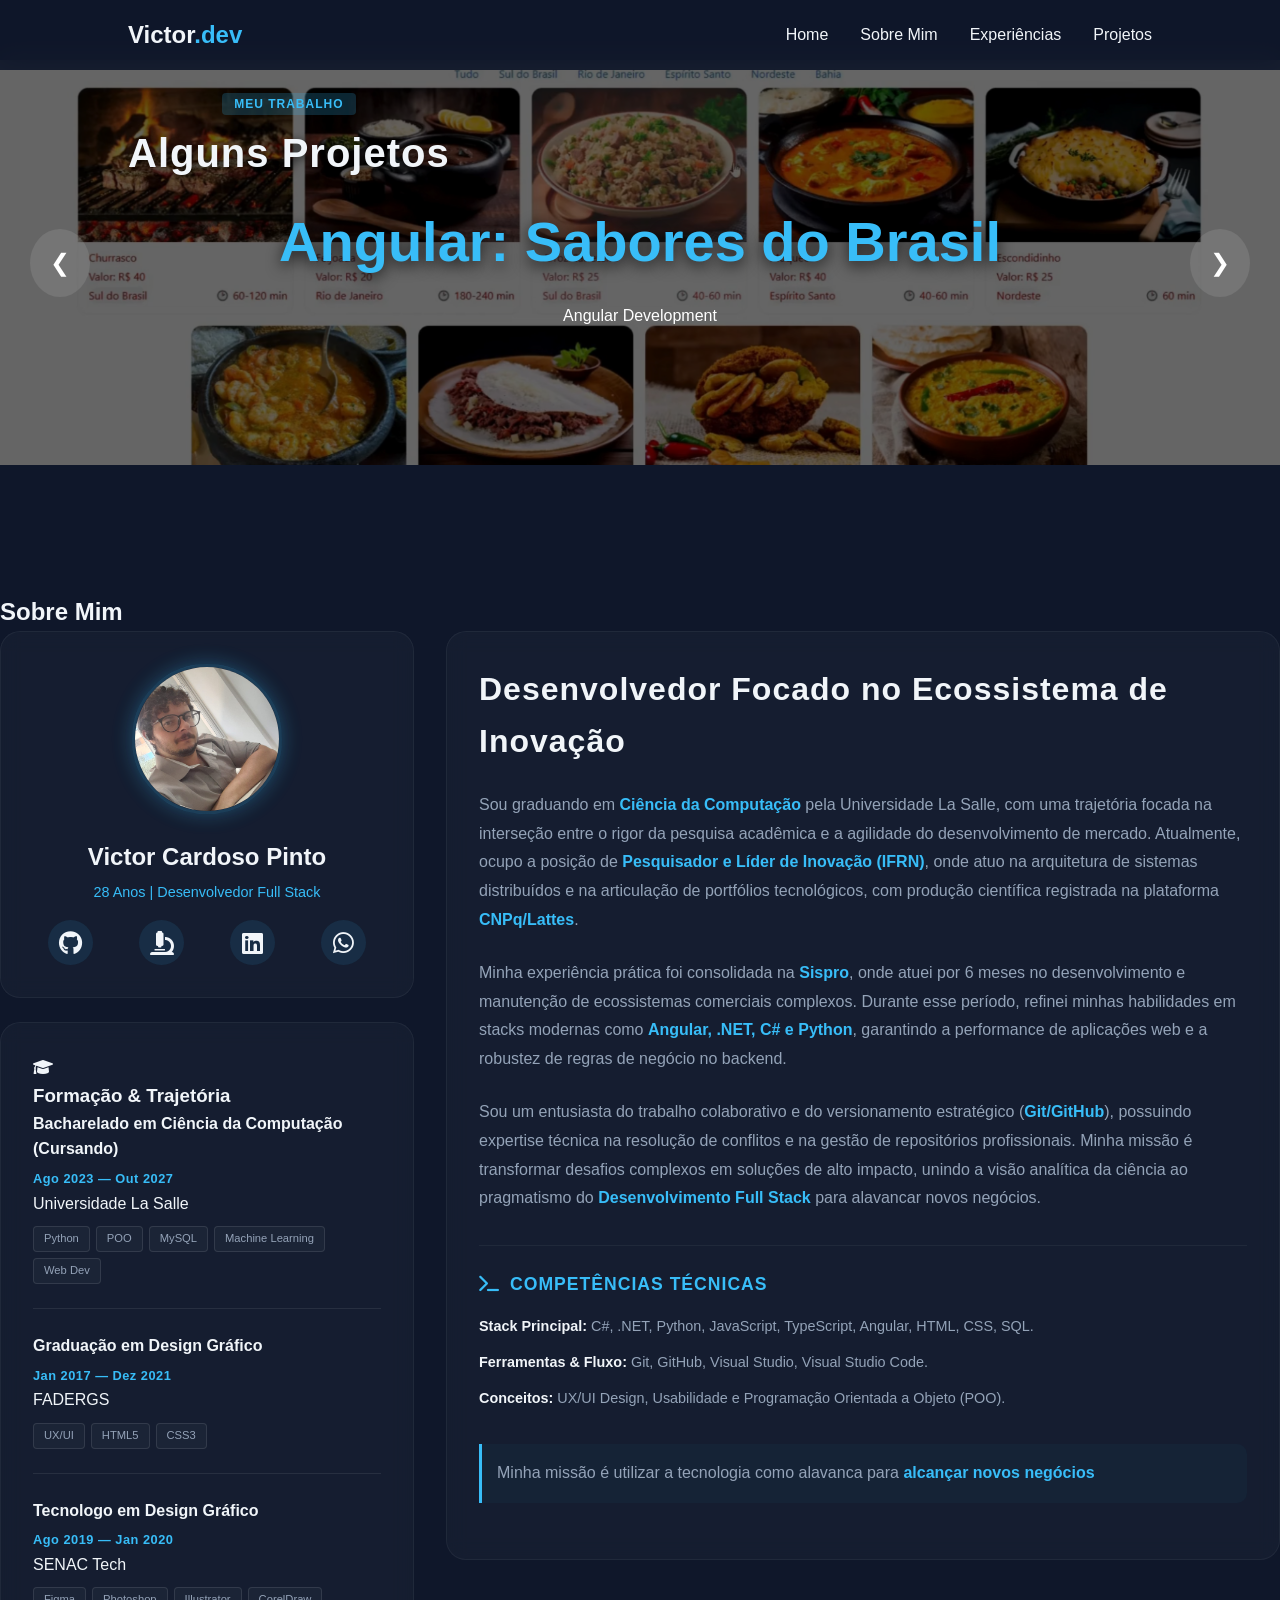
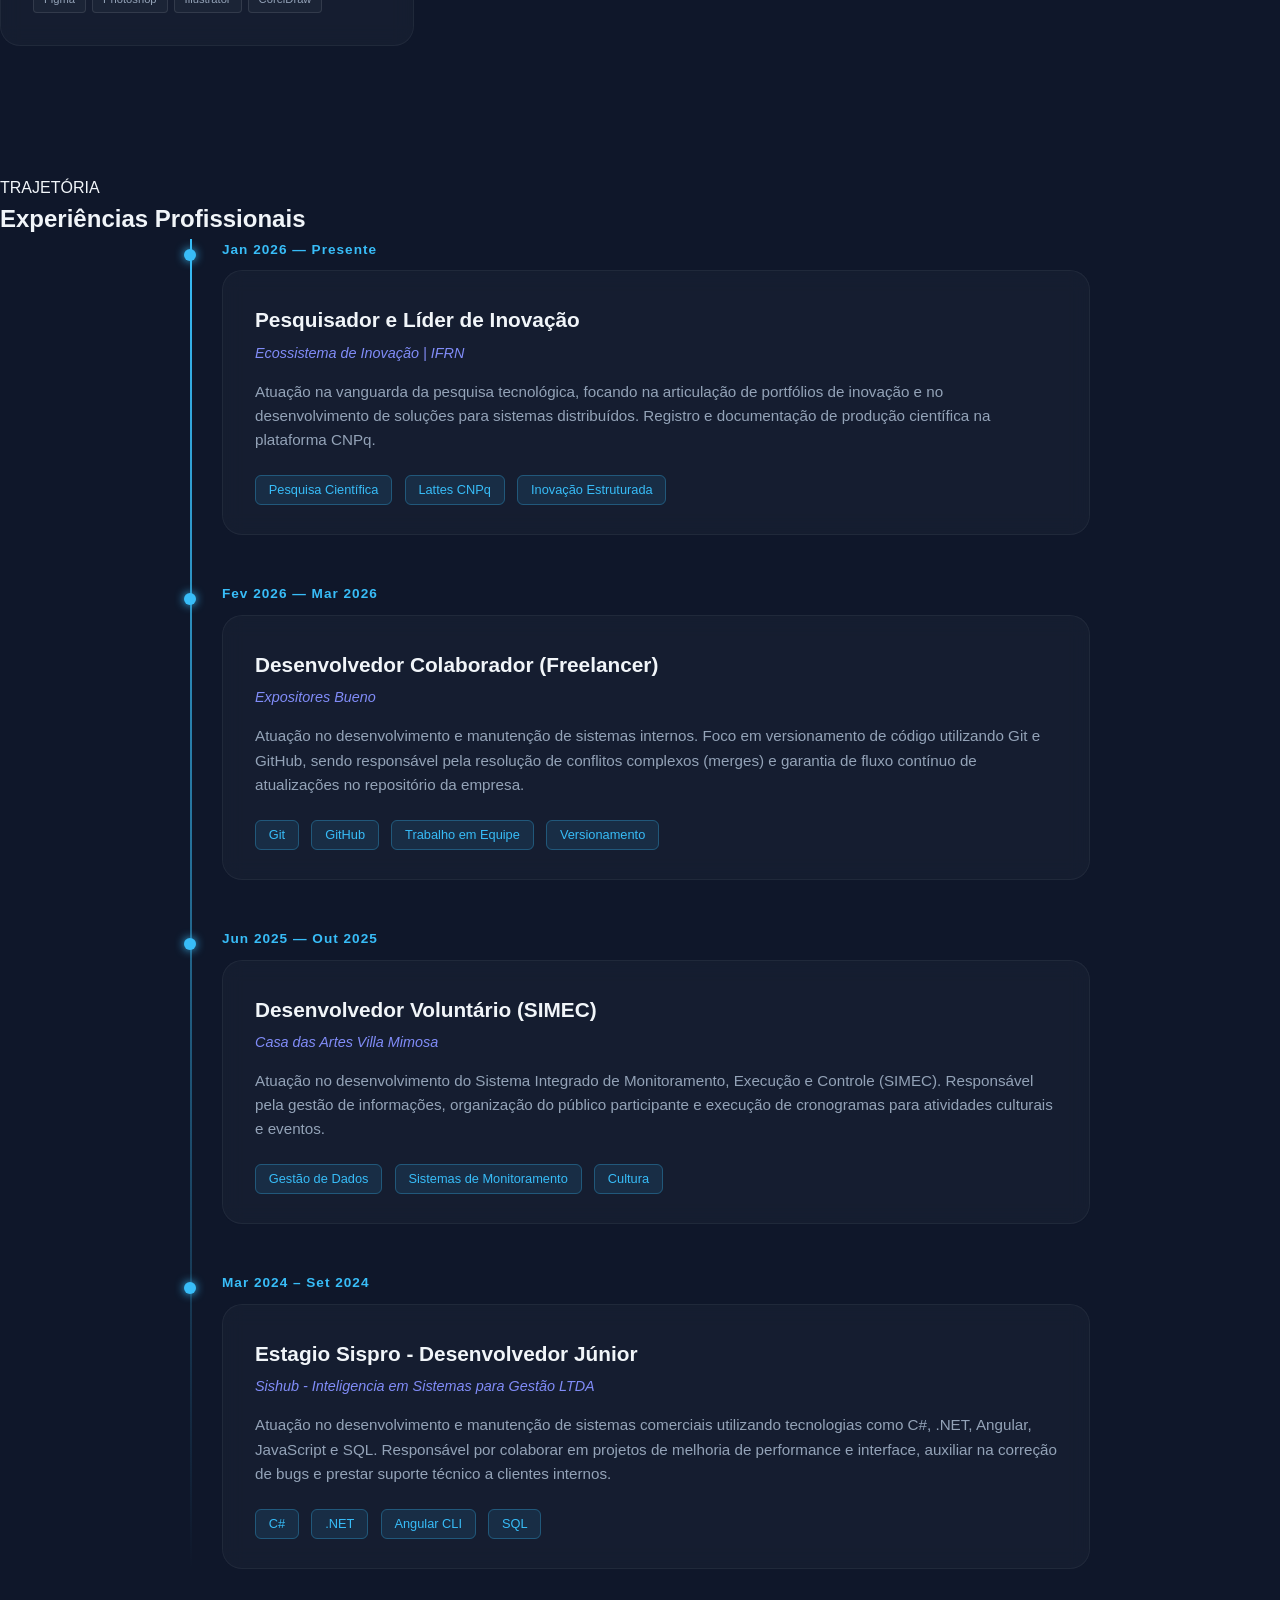
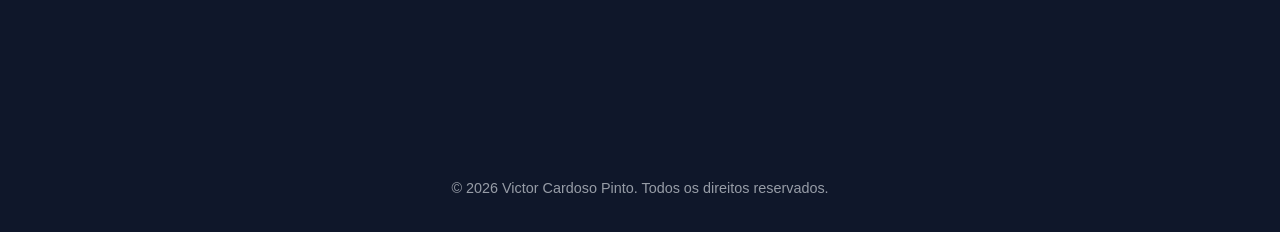
==== docs/index.html @ f1316692 "first commit" ====
<!DOCTYPE html>
<html lang="pt-br">

<head>
    <!-- Metadados essenciais -->
    <meta charset="UTF-8">
    <meta name="viewport" content="width=device-width, initial-scale=1.0">
    <title>Victor | Dev & Distributed Systems</title>

    <!-- Arquivo CSS local -->
    <link rel="stylesheet" href="index.css">

    <!-- Biblioteca de ícones Font Awesome -->
    <link rel="stylesheet" href="https://cdnjs.cloudflare.com/ajax/libs/font-awesome/6.0.0/css/all.min.css">
</head>

<body>
    <!-- Cabeçalho fixo com menu de navegação -->
    <header>
        <nav>
            <div class="logo">Victor<span>.dev</span></div>
            <ul class="nav-links">
                <li><a href="#home">Home</a></li>
                <li><a href="#about">Sobre Mim</a></li>
                <li><a href="#experience">Experiências</a></li>
                <li><a href="./Projetos/projetos.html">Projetos</a></li>
            </ul>
        </nav>
    </header>

    <!-- Seção Hero com carrossel de slides -->
    <section id="home" class="hero">
        <div class="carousel-title-overlay">
            <span class="badge">MEU TRABALHO</span>
            <h2 class="main-title">Alguns Projetos</h2>
        </div>
        <div class="carousel-container">
            <!-- Slide ativo inicial -->
            <a href="./Projetos/projetos.html" class="carousel-item active">
                <img src="./assets/food_store_1.png" alt="Food Store">
                <div class="carousel-caption">
                    <h1>Angular: Sabores do Brasil</h1>
                    <p>Angular Development</p>
                </div>
            </a>

            <!-- Segundo slide do carrossel -->
            <a href="./Projetos/projetos.html" class="carousel-item">
                <img src="./assets/liricostudio.png" alt="Desenvolvimento Flutter">
                <div class="carousel-caption">
                    <h1>Lírico Estúdio</h1>
                    <p>Web Development</p>
                </div>
            </a>

            <!-- Controles manuais do carrossel -->
            <button class="prev" onclick="changeSlide(-1)">&#10094;</button>
            <button class="next" onclick="changeSlide(1)">&#10095;</button>
        </div>
    </section>

    <section id="about" class="about container">
        <div class="section-header">
            <h2 class="main-title">Sobre Mim</h2>
        </div>

        <div class="about-wrapper" id="about">
            <aside class="about-aside">
                <div class="profile-card card-style">
                    <img src="./assets/foto de perfil.jpeg" alt="Victor Pinto" class="profile-photo">

                    <div class="profile-details">
                        <h3>Victor Cardoso Pinto</h3>
                        <p>28 Anos | Desenvolvedor Full Stack</p>
                    </div>

                    <div class="aside-links social-links">
                        <a href="https://github.com/VictorCardosoPDev" target="_blank"><i class="fab fa-github"></i></a>
                        <a href="http://lattes.cnpq.br/0878650862421753" target="_blank" title="Currículo Lattes"><i class="fas fa-microscope"></i></a>
                        <a href="https://www.linkedin.com/in/victor-cardoso-48a8a4217/" target="_blank"><i class="fab fa-linkedin"></i></a>
                        <a href="https://wa.me/5551983330666" target="_blank"><i class="fab fa-whatsapp"></i></a>
                    </div>
                </div>

                <div class="education-card card-style">
                    <div class="education-header">
                        <i class="fas fa-graduation-cap education-icon"></i>
                        <h3>Formação & Trajetória</h3>
                    </div>

                    <div class="education-item">
                        <div class="edu-main-info">
                            <strong>Bacharelado em Ciência da Computação (Cursando)</strong>
                            <span class="dates">Ago 2023 — Out 2027</span>
                        </div>
                        <p class="institution">Universidade La Salle</p>
                        <div class="edu-tags">
                            <span>Python</span> <span>POO</span> <span>MySQL</span> <span>Machine Learning</span> <span>Web Dev</span>
                        </div>
                    </div>

                    <hr class="edu-divider">

                    <div class="education-item">
                        <div class="edu-main-info">
                            <strong>Graduação em Design Gráfico</strong>
                            <span class="dates">Jan 2017 — Dez 2021</span>
                        </div>
                        <p class="institution">FADERGS</p>
                        <div class="edu-tags design-tags">
                            <span>UX/UI</span> <span>HTML5</span> <span>CSS3</span>
                        </div>
                    </div>

                    <hr class="edu-divider">

                    <div class="education-item">
                        <div class="edu-main-info">
                            <strong>Tecnologo em Design Gráfico</strong>
                            <span class="dates">Ago 2019 — Jan 2020</span>
                        </div>
                        <p class="institution">SENAC Tech</p>
                        <div class="edu-tags design-tools">
                            <span>Figma</span> <span>Photoshop</span> <span>Illustrator</span> <span>CorelDraw</span>
                        </div>
                    </div>
                </div>
            </aside>

            <article class="about-content card-style">
                <div class="content-body">
                    <h3>Desenvolvedor Focado no Ecossistema de Inovação</h3>

                    <p>
                        Sou graduando em <strong>Ciência da Computação</strong> pela Universidade La Salle, com uma trajetória focada na interseção entre o rigor da pesquisa acadêmica e a agilidade do desenvolvimento de mercado. Atualmente, ocupo a posição de <strong>Pesquisador e Líder de Inovação (IFRN)</strong>, onde atuo na arquitetura de sistemas distribuídos e na articulação de portfólios tecnológicos, com produção científica registrada na plataforma <strong>CNPq/Lattes</strong>.
                    </p>

                    <p>
                        Minha experiência prática foi consolidada na <strong>Sispro</strong>, onde atuei por 6 meses no desenvolvimento e manutenção de ecossistemas comerciais complexos. Durante esse período, refinei minhas habilidades em stacks modernas como <strong>Angular, .NET, C# e Python</strong>, garantindo a performance de aplicações web e a robustez de regras de negócio no backend.
                    </p>

                    <p>
                        Sou um entusiasta do trabalho colaborativo e do versionamento estratégico (<strong>Git/GitHub</strong>), possuindo expertise técnica na resolução de conflitos e na gestão de repositórios profissionais. Minha missão é transformar desafios complexos em soluções de alto impacto, unindo a visão analítica da ciência ao pragmatismo do <strong>Desenvolvimento Full Stack</strong> para alavancar novos negócios.
                    </p>

                    <div class="tech-competencias">
                        <h4 class="competencias-title"><i class="fas fa-terminal"></i> Competências Técnicas</h4>
                        <div class="competencias-wrapper">
                            <p><strong>Stack Principal:</strong> C#, .NET, Python, JavaScript, TypeScript, Angular, HTML, CSS, SQL.</p>
                            <p><strong>Ferramentas & Fluxo:</strong> Git, GitHub, Visual Studio, Visual Studio Code.</p>
                            <p><strong>Conceitos:</strong> UX/UI Design, Usabilidade e Programação Orientada a Objeto (POO).</p>
                        </div>
                    </div>

                    <p class="mission-text">Minha missão é utilizar a tecnologia como alavanca para <strong>alcançar novos negócios</strong></p>
                </div>
            </article>
        </div>
    </section>

    <section id="experience" class="experience container">
        <div class="section-header">
            <span class="badge">TRAJETÓRIA</span>
            <h2 class="main-title">Experiências Profissionais</h2>
        </div>
        <div class="timeline">
            <div class="timeline-item">
                <div class="timeline-dot"></div>
                <div class="timeline-date">Jan 2026 — Presente</div>
                <div class="timeline-content card-style">
                    <h3>Pesquisador e Líder de Inovação</h3>
                    <span class="company">Ecossistema de Inovação | IFRN</span>
                    <p>Atuação na vanguarda da pesquisa tecnológica, focando na articulação de portfólios de inovação e no desenvolvimento de soluções para sistemas distribuídos. Registro e documentação de produção científica na plataforma CNPq.</p>
                    <div class="tags">
                        <span>Pesquisa Científica</span> <span>Lattes CNPq</span> <span>Inovação Estruturada</span>
                    </div>
                </div>
            </div>

            <div class="timeline-item">
                <div class="timeline-dot"></div>
                <div class="timeline-date">Fev 2026 — Mar 2026</div>
                <div class="timeline-content card-style">
                    <h3>Desenvolvedor Colaborador (Freelancer)</h3>
                    <span class="company">Expositores Bueno</span>
                    <p>Atuação no desenvolvimento e manutenção de sistemas internos. Foco em versionamento de código utilizando Git e GitHub, sendo responsável pela resolução de conflitos complexos (merges) e garantia de fluxo contínuo de atualizações no repositório da empresa.</p>
                    <div class="tags">
                        <span>Git</span> <span>GitHub</span> <span>Trabalho em Equipe</span> <span>Versionamento</span>
                    </div>
                </div>
            </div>

            <div class="timeline-item">
                <div class="timeline-dot"></div>
                <div class="timeline-date">Jun 2025 — Out 2025</div>
                <div class="timeline-content card-style">
                    <h3>Desenvolvedor Voluntário (SIMEC)</h3>
                    <span class="company">Casa das Artes Villa Mimosa</span>
                    <p>Atuação no desenvolvimento do Sistema Integrado de Monitoramento, Execução e Controle (SIMEC). Responsável pela gestão de informações, organização do público participante e execução de cronogramas para atividades culturais e eventos.</p>
                    <div class="tags">
                        <span>Gestão de Dados</span> <span>Sistemas de Monitoramento</span> <span>Cultura</span>
                    </div>
                </div>
            </div>

            <div class="timeline-item">
                <div class="timeline-dot"></div>
                <div class="timeline-date">Mar 2024 – Set 2024</div>
                <div class="timeline-content card-style">
                    <h3>Estagio Sispro - Desenvolvedor Júnior</h3>
                    <span class="company">Sishub - Inteligencia em Sistemas para Gestão LTDA</span>
                    <p>Atuação no desenvolvimento e manutenção de sistemas comerciais utilizando tecnologias como C#, .NET, Angular, JavaScript e SQL. Responsável por colaborar em projetos de melhoria de performance e interface, auxiliar na correção de bugs e prestar suporte técnico a clientes internos.</p>
                    <div class="tags">
                        <span>C#</span> <span>.NET</span> <span>Angular CLI</span> <span>SQL</span>
                    </div>
                </div>
            </div>
        </div>
    </section>

    <!-- Rodapé da página -->
    <footer>
        <div class="container">
            <p>&copy; 2026 Victor Cardoso Pinto. Todos os direitos reservados.</p>
        </div>
    </footer>

    <!-- Script do carrossel -->
    <script src="index.js"></script>
</body>

</html>
---- docs/index.css ----
/* CSS Variables - Define cores e estilos globais */
:root {
    --bg-color: #0f172a;
    --card-bg: rgba(30, 41, 59, 0.7);
    --primary-color: #38bdf8;
    --text-color: #f1f5f9;
    --accent-color: #818cf8;
}

/* Reset global e estilos base */
* {
    margin: 0;
    padding: 0;
    box-sizing: border-box;
    font-family: 'Segoe UI', Tahoma, Geneva, Verdana, sans-serif;
    scroll-behavior: smooth;
}

body {
    background-color: var(--bg-color);
    color: var(--text-color);
    line-height: 1.6;
}

/* Header & Nav */
header {
    padding: 1rem 10%;
    position: fixed;
    width: 100%;
    top: 0;
    background: rgba(15, 23, 42, 0.9);
    backdrop-filter: blur(12px);
    z-index: 1000;
}

nav {
    display: flex;
    justify-content: space-between;
    align-items: center;
}

.logo { font-size: 1.5rem; font-weight: bold; }
.logo span { color: var(--primary-color); }

.nav-links { display: flex; list-style: none; gap: 2rem; }
.nav-links a { text-decoration: none; color: var(--text-color); transition: 0.3s; }
.nav-links a:hover { color: var(--primary-color); }

/* Hero Section */
.hero {
    height: 100vh;
    display: flex;
    align-items: center;
    justify-content: center;
    text-align: center;
    background: radial-gradient(circle at center, #1e293b, #0f172a);
}

.highlight { color: var(--primary-color); }

.btn {
    display: inline-block;
    margin-top: 2rem;
    padding: 0.8rem 2.5rem;
    background: var(--primary-color);
    color: var(--bg-color);
    text-decoration: none;
    border-radius: 50px;
    font-weight: bold;
    transition: 0.3s;
}
/* Hero Section - Consolidada */
.hero {
    position: relative;
    height: 45vh; /* Aumentei um pouco para dar mais destaque */
    width: 100%;
    overflow: hidden;
    background: #0f172a;
    padding: 0;
    margin-top: 60px; /* Evita que o header fixo cubra o topo */
}

/* Container do Carrossel */
.carousel {
    width: 100%;
    height: 100%;
    position: relative;
    
}

.carousel-item {
    position: absolute;
    top: 0;
    left: 0;
    width: 100%;
    height: 100%;
    opacity: 0;
    visibility: hidden; /* Garante que itens inativos não recebam cliques */
    transition: opacity 0.8s ease-in-out, visibility 0.8s;
    display: flex;
    align-items: center;
    justify-content: center;
    color: white;
}

.carousel-item.active {
    opacity: 1;
    visibility: visible;
}

.carousel-item img {
    width: 100%;
    height: 100%;
    object-fit: cover; /* A "mágica" para preencher sem distorcer */
    filter: brightness(40%); /* Mantém o contraste para o texto */
}

.carousel-caption {
    position: absolute;
    text-align: center;
    z-index: 10;
    padding: 0 20px;
}

.carousel-caption h1 {
    font-size: clamp(2rem, 8vw, 3.5rem); /* Fonte responsiva */
    margin-bottom: 1rem;
    color: var(--primary-color);
    text-shadow: 0 4px 15px rgba(0, 0, 0, 0.8);
}

/* Posicionamento do título sobre o carrossel */
.carousel-title-overlay {
    position: absolute;
    top: 30px; /* Distância do topo do carrossel */
    left: 10%; /* Alinhado com a margem do seu site */
    z-index: 100; /* Garante que fique acima das imagens */
    pointer-events: none; /* Permite que o usuário clique no carrossel através do texto */
}

.carousel-title-overlay .main-title {
    font-size: 2.5rem;
    color: #f1f5f9;
    text-shadow: 2px 2px 10px rgba(0, 0, 0, 0.7);
    margin-top: 5px;
    letter-spacing: 1px;
}

/* Reutilizando o estilo da badge que já usamos antes */
.carousel-title-overlay .badge {
    background: rgba(56, 189, 248, 0.2);
    color: var(--primary-color);
    padding: 4px 12px;
    border-radius: 4px;
    font-size: 0.75rem;
    font-weight: bold;
    letter-spacing: 1px;
    backdrop-filter: blur(4px);
}
/* Botões de Navegação do Carrossel */
.prev, .next {
    position: absolute;
    top: 50%;
    transform: translateY(-50%);
    background: rgba(255, 255, 255, 0.1);
    color: white;
    border: none;
    padding: 20px;
    cursor: pointer;
    font-size: 24px;
    border-radius: 50%;
    transition: 0.3s;
    z-index: 20;
}

.prev:hover, .next:hover {
    background: var(--primary-color);
    color: var(--bg-color);
}

.prev { left: 30px; }
.next { right: 30px; }
.btn:hover { transform: translateY(-5px); box-shadow: 0 10px 20px rgba(56, 189, 248, 0.3); }
/* Seção de Apresentação - Estilos Base */
.about {
    padding-top: 8rem;
    padding-bottom: 8rem;
}

.about-wrapper {
    display: flex;
    gap: 2rem;
    align-items: flex-start;
}

/* Estilo comum dos Cards (Glassmorphism) */
.card-style {
    background: rgba(30, 41, 59, 0.4);
    backdrop-filter: blur(10px);
    border: 1px solid rgba(255, 255, 255, 0.05);
    border-radius: 20px;
    padding: 2rem;
}

/* Coluna Esquerda: Aside */
.about-aside {
    flex: 1; /* Ocupa 1 parte proporcional */
    display: flex;
    flex-direction: column;
    gap: 1.5rem;
}

.profile-card {
    text-align: center;
}

.profile-photo {
    width: 150px;
    height: 150px;
    border-radius: 50%; /* Foto redonda */
    object-fit: cover;
    border: 3px solid rgba(56, 189, 248, 0.2);
    margin-bottom: 1rem;
    box-shadow: 0 0 20px rgba(56, 189, 248, 0.3);
}

.profile-details h3 {
    color: #f1f5f9;
    font-size: 1.5rem;
    margin-bottom: 5px;
}

.profile-details p {
    color: var(--primary-color);
    font-size: 0.9rem;
    margin-bottom: 1rem;
}

/* Estilizando os links sociais do aside */
.aside-links.social-links {
    display: flex;
    justify-content: center;
    gap: 1rem;
    margin-top: 0; /* Reseta o margin padrão que tínhamos antes */
}

.aside-links a {
    font-size: 1.2rem;
    background: rgba(56, 189, 248, 0.1);
    padding: 10px;
    border-radius: 50%;
    width: 45px;
    height: 45px;
    display: flex;
    align-items: center;
    justify-content: center;
}

/* Card de Educação */
.education-card h4 {
    color: #f1f5f9;
    font-size: 1.2rem;
    margin-bottom: 1.5rem;
    display: flex;
    align-items: center;
    gap: 10px;
}

.education-card h4 i {
    color: var(--primary-color);
}

.education-card ul {
    list-style: none;
    color: #94a3b8;
    font-size: 0.9rem;
    line-height: 1.5;
}

.education-card strong {
    color: #f1f5f9;
    display: block;
    margin-bottom: 3px;
}

/* Coluna Direita: Conteúdo Principal */
.about-content {
    flex: 2; /* Ocupa 2 partes proporcionais, ficando mais larga */
    height: 100%;
}

.content-body h3 {
    color: #f1f5f9;
    font-size: 2rem;
    margin-bottom: 1.5rem;
    letter-spacing: 1px;
}

.content-body p {
    color: #94a3b8;
    line-height: 1.8;
    margin-bottom: 1.5rem;
}

.content-body strong {
    color: var(--primary-color);
}

/* Lista de Especialidades */
.specialties-list {
    list-style: none;
    margin-bottom: 1.5rem;
}

.specialties-list li {
    font-size: 0.95rem;
    color: #94a3b8;
    margin-bottom: 15px;
    display: flex;
    align-items: flex-start;
    gap: 10px;
}

.specialties-list li i {
    color: var(--primary-color);
    width: 20px;
    margin-top: 5px; /* Alinha o ícone com o texto da primeira linha */
}

/* Responsividade: Celular */
@media (max-width: 768px) {
    .about-wrapper {
        flex-direction: column; /* Pilha verticalmente */
    }
}

/* Estilos da Seção de Experiência */
.experience {
    padding-bottom: 8rem;
}

.timeline {
    position: relative;
    max-width: 900px;
    margin: 0 auto;
    padding-left: 2rem; /* Espaço para a linha vertical */
}

/* A linha vertical */
.timeline::before {
    content: '';
    position: absolute;
    left: 0;
    top: 0;
    width: 2px;
    height: 100%;
    background: linear-gradient(to bottom, var(--primary-color), transparent);
}

.timeline-item {
    position: relative;
    margin-bottom: 3rem;
}

/* O ponto na linha */
.timeline-dot {
    position: absolute;
    left: -2.4rem; /* Alinhado com a linha */
    top: 10px;
    width: 12px;
    height: 12px;
    background: var(--primary-color);
    border-radius: 50%;
    box-shadow: 0 0 10px var(--primary-color);
}

.timeline-date {
    font-size: 0.85rem;
    color: var(--primary-color);
    font-weight: bold;
    margin-bottom: 10px;
    letter-spacing: 1px;
}

.timeline-content h3 {
    font-size: 1.3rem;
    color: #f1f5f9;
    margin-bottom: 5px;
}

.timeline-content .company {
    display: block;
    font-size: 0.9rem;
    color: var(--accent-color);
    margin-bottom: 15px;
    font-style: italic;
}

.timeline-content p {
    color: #94a3b8;
    line-height: 1.6;
    font-size: 0.95rem;
}

/* Reaproveitando os efeitos de hover que já temos nos cards */
.timeline-content:hover {
    border-color: var(--primary-color);
    transform: translateX(10px); /* Efeito de deslizar para o lado no hover */
}
/* Projects Grid */
.projects { padding: 8rem 10%; }
.projects h2 { margin-bottom: 3rem; text-align: center; font-size: 2rem; }

.project-grid {
    display: grid;
    grid-template-columns: repeat(auto-fit, minmax(300px, 1fr));
    gap: 2.5rem;
}

.project-card {
    background: var(--card-bg);
    padding: 2.5rem;
    border-radius: 20px;
    border: 1px solid rgba(255, 255, 255, 0.1);
    transition: 0.4s ease;
}

.project-card:hover {
    border-color: var(--primary-color);
    transform: translateY(-10px);
    background: rgba(30, 41, 59, 0.9);
}

.tags { margin-top: 1.5rem; }
.tags span {
    font-size: 0.8rem;
    background: rgba(56, 189, 248, 0.1);
    color: var(--primary-color);
    padding: 0.4rem 0.8rem;
    border-radius: 6px;
    margin-right: 8px;
    border: 1px solid rgba(56, 189, 248, 0.3);
}

/* Estilo das Competências dentro do card About */
.tech-competencias {
    margin-top: 2rem;
    padding-top: 1.5rem;
    border-top: 1px solid rgba(255, 255, 255, 0.05);
}

.competencias-title {
    color: var(--primary-color);
    font-size: 1.1rem;
    margin-bottom: 1rem;
    display: flex;
    align-items: center;
    gap: 10px;
    text-transform: uppercase;
    letter-spacing: 1px;
}

.competencias-wrapper p {
    font-size: 0.9rem !important;
    margin-bottom: 10px !important;
    color: #94a3b8 !important;
}

.competencias-wrapper strong {
    color: #f1f5f9;
}

/* Pequeno destaque para a sua Missão no final do card */
.mission-text {
    margin-top: 2rem;
    padding: 15px;
    background: rgba(56, 189, 248, 0.03);
    border-left: 3px solid var(--primary-color);
    border-radius: 0 10px 10px 0;
}

.project-card h3 {
    margin-bottom: 10px;
    color: #f1f5f9;
}

.project-card p {
    font-size: 0.95rem;
    color: #94a3b8;
    line-height: 1.6;
}
.projects-carousel-section {
    padding: 60px 0;
    background: #0b1120;
}

.section-header.center {
    text-align: center;
    margin-bottom: 40px; /* Espaço entre o título e o carrossel */
}
.edu-divider {
    border: 0;
    border-top: 1px solid rgba(255, 255, 255, 0.08);
    margin: 1.5rem 0;
}

.dates {
    font-size: 0.8rem !important;
    color: var(--primary-color) !important;
    font-weight: bold;
    margin-top: 5px !important;
    letter-spacing: 0.5px;
}

.edu-tags {
    display: flex;
    flex-wrap: wrap;
    gap: 6px;
    margin-top: 10px;
}

.edu-tags span {
    font-size: 0.7rem;
    background: rgba(255, 255, 255, 0.03);
    color: #94a3b8;
    padding: 3px 10px;
    border-radius: 4px;
    border: 1px solid rgba(255, 255, 255, 0.1);
}

.design-note {
    font-size: 0.8rem !important;
    font-style: italic;
    color: #64748b !important;
    margin-top: 5px !important;
}
/* Contact */
.contact { text-align: center; padding: 6rem 10%; background: #0b1120; }
.social-links { margin-top: 2rem; }
.social-links a {
    margin: 0 15px;
    font-size: 1.5rem;
    color: var(--text-color);
    text-decoration: none;
    transition: 0.3s;
}
.social-links a:hover { color: var(--primary-color); }

footer { text-align: center; padding: 2rem; opacity: 0.6; font-size: 0.9rem; }
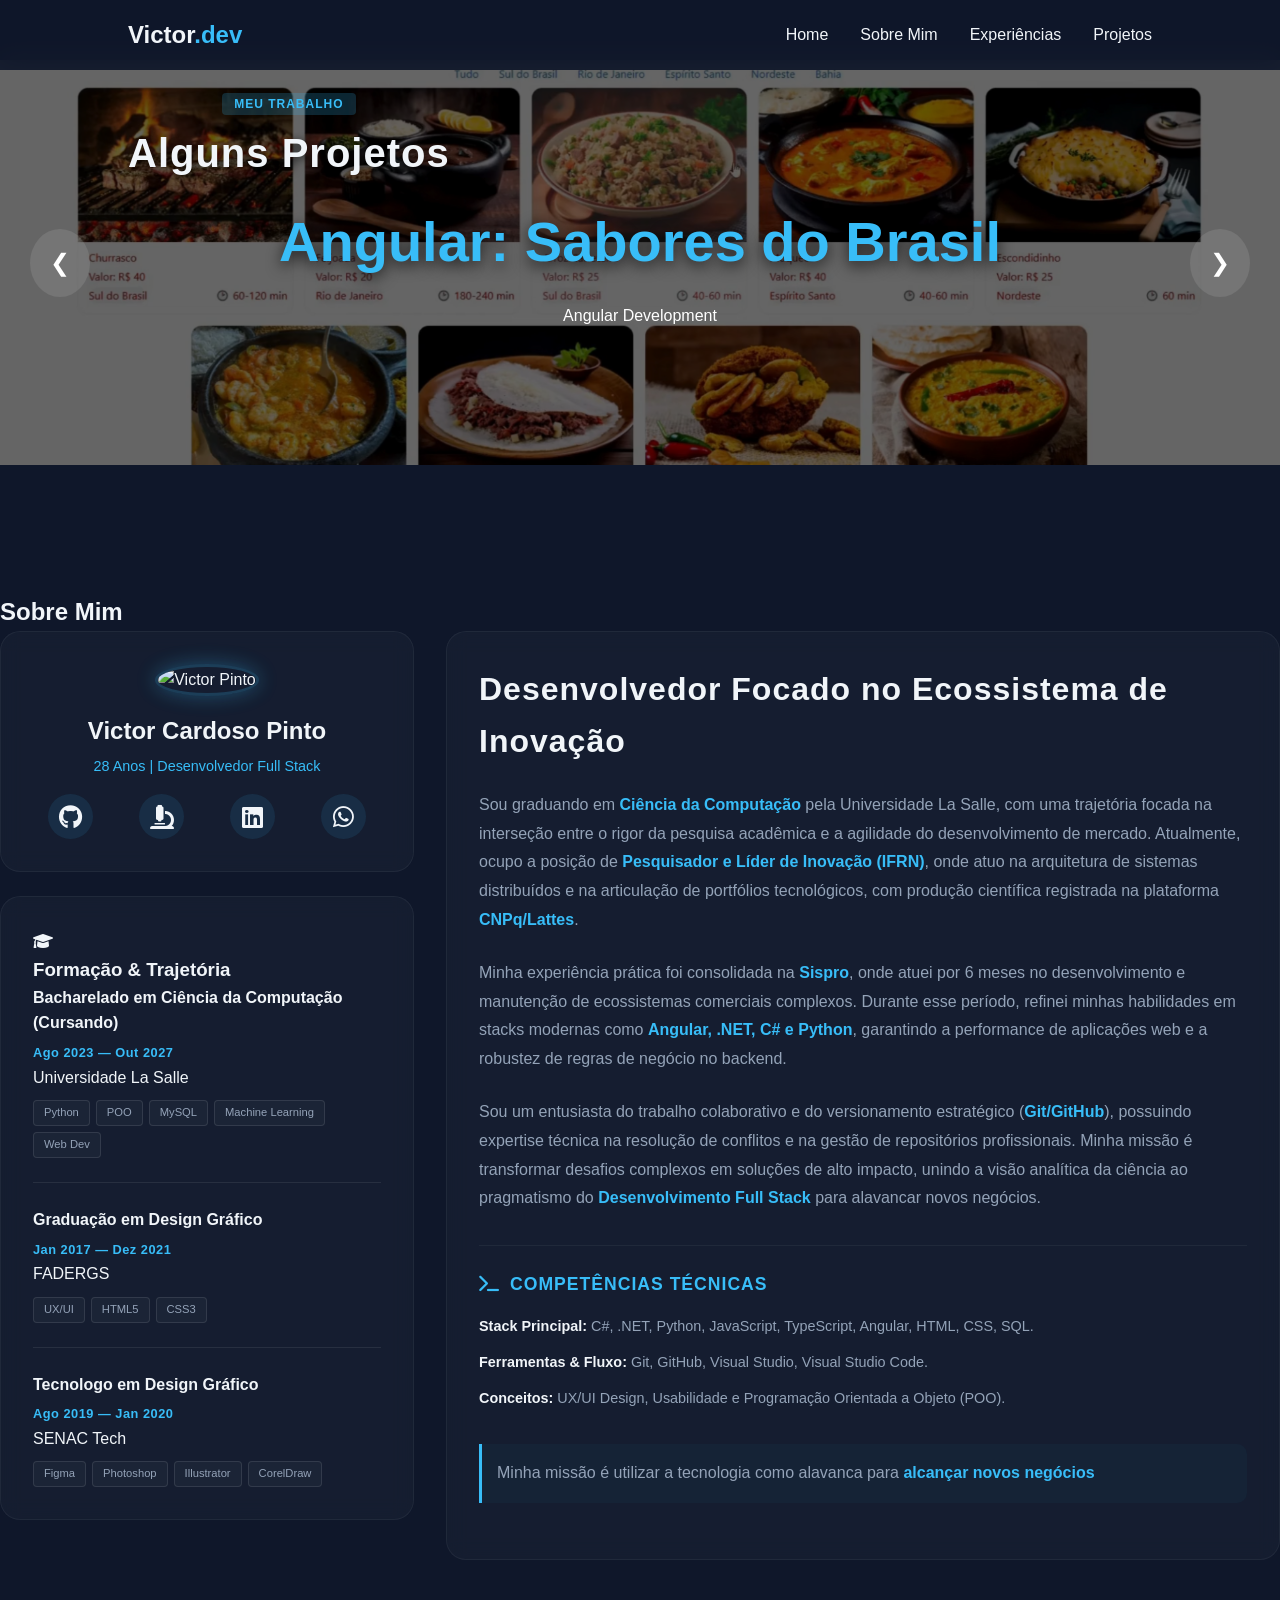
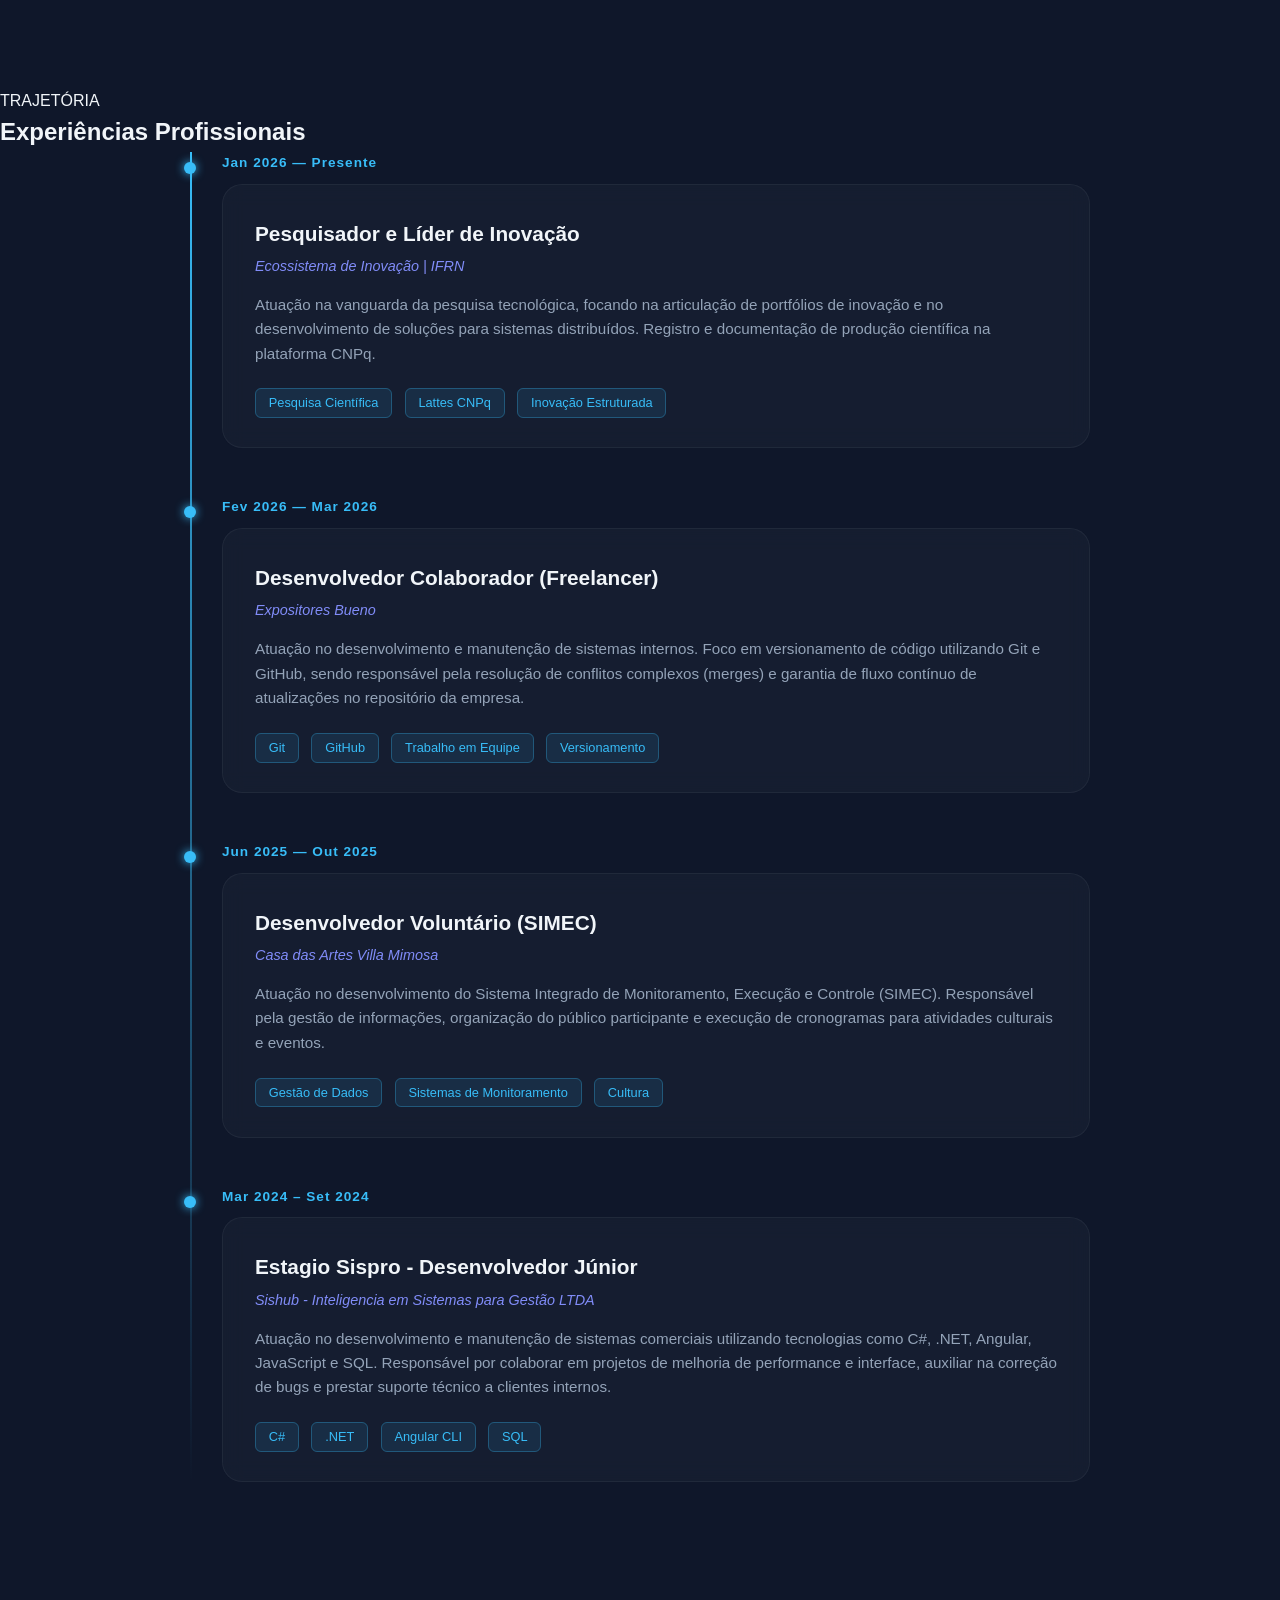
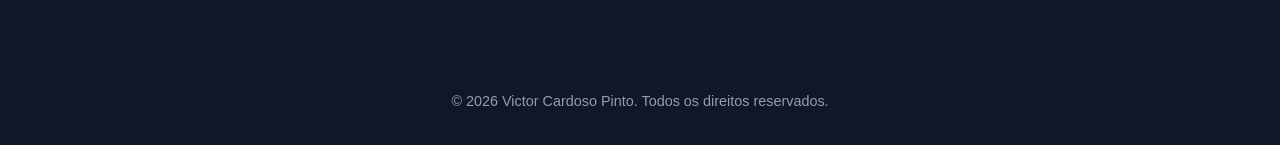
==== commit 101fd3fa: "feature - mudança da foto de perfil" ====
--- a/docs/index.html
+++ b/docs/index.html
@@ -5,7 +5,7 @@
     <!-- Metadados essenciais -->
     <meta charset="UTF-8">
     <meta name="viewport" content="width=device-width, initial-scale=1.0">
-    <title>Victor | Dev & Distributed Systems</title>
+    <title>Victor Developer</title>
 
     <!-- Arquivo CSS local -->
     <link rel="stylesheet" href="index.css">
@@ -67,7 +67,7 @@
         <div class="about-wrapper" id="about">
             <aside class="about-aside">
                 <div class="profile-card card-style">
-                    <img src="./assets/foto de perfil.jpeg" alt="Victor Pinto" class="profile-photo">
+                    <img src="./assets/foto de perfil.png" alt="Victor Pinto" class="profile-photo">
 
                     <div class="profile-details">
                         <h3>Victor Cardoso Pinto</h3>
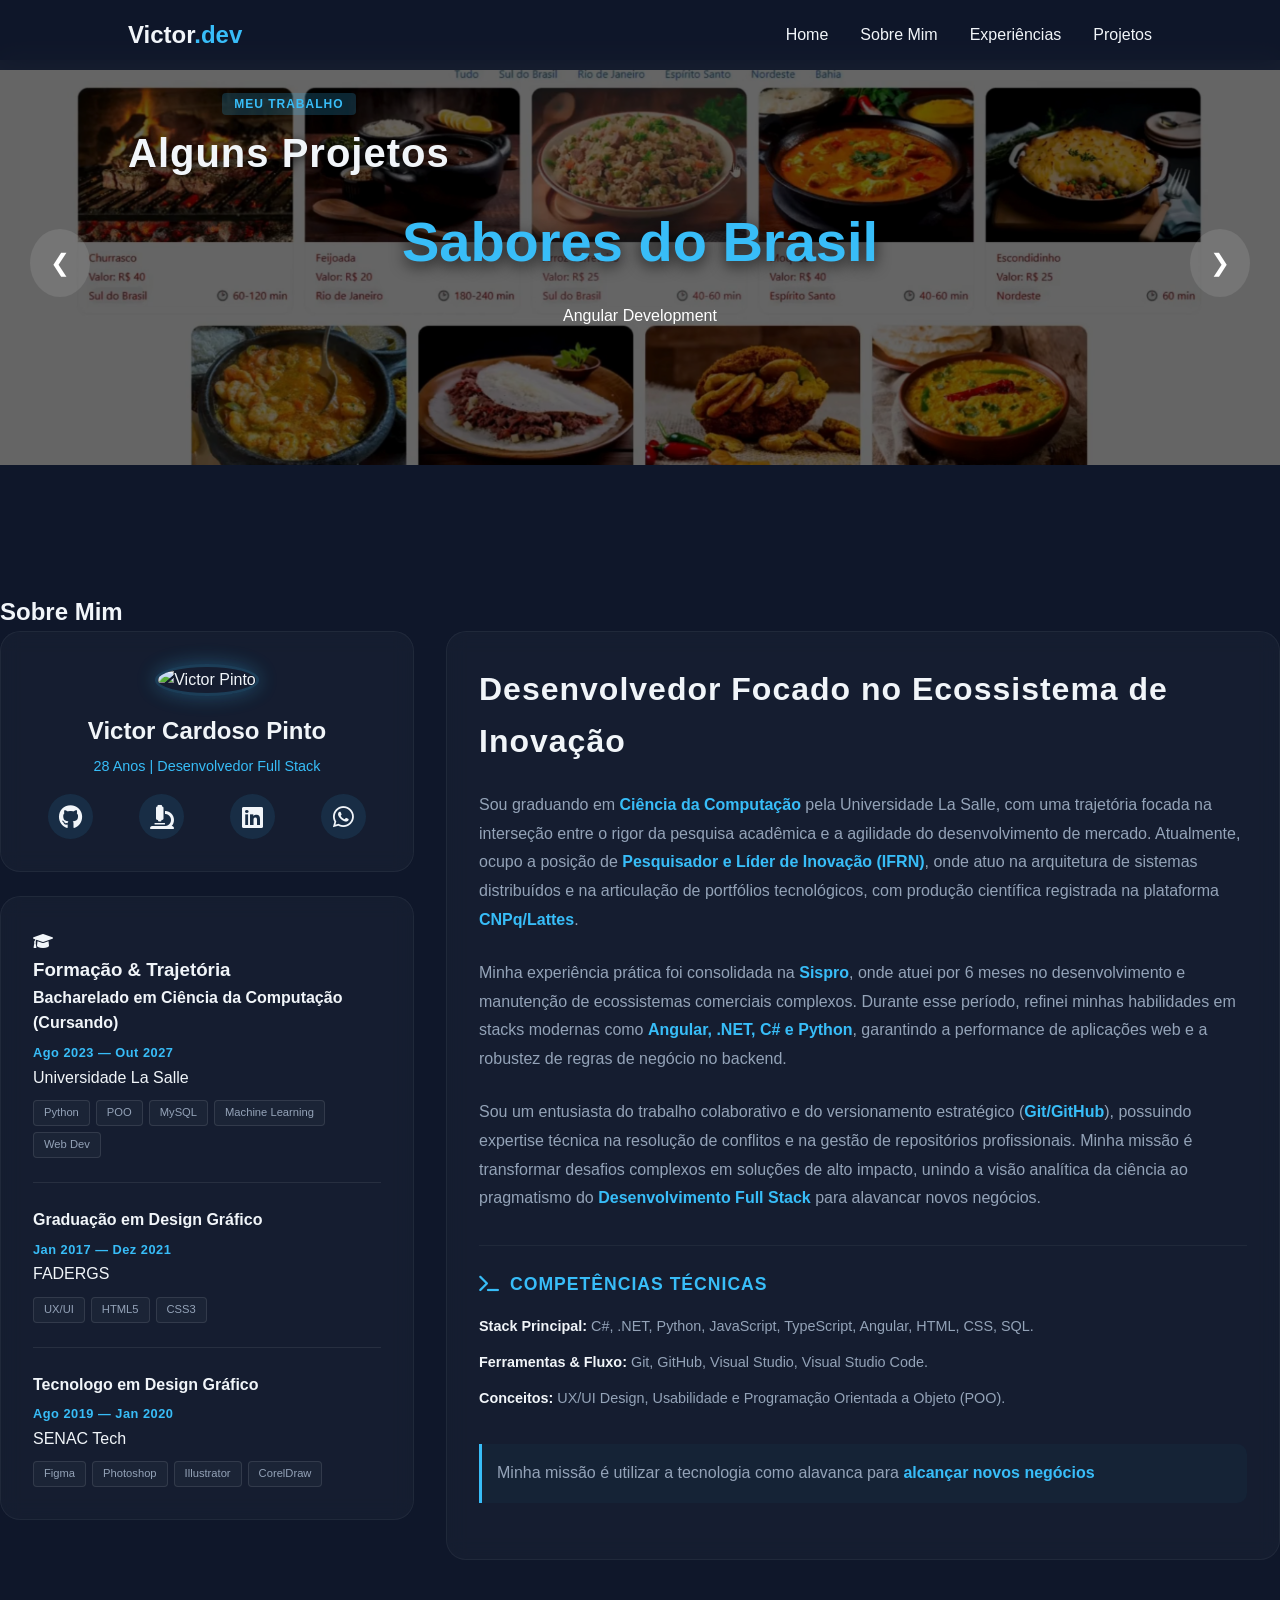
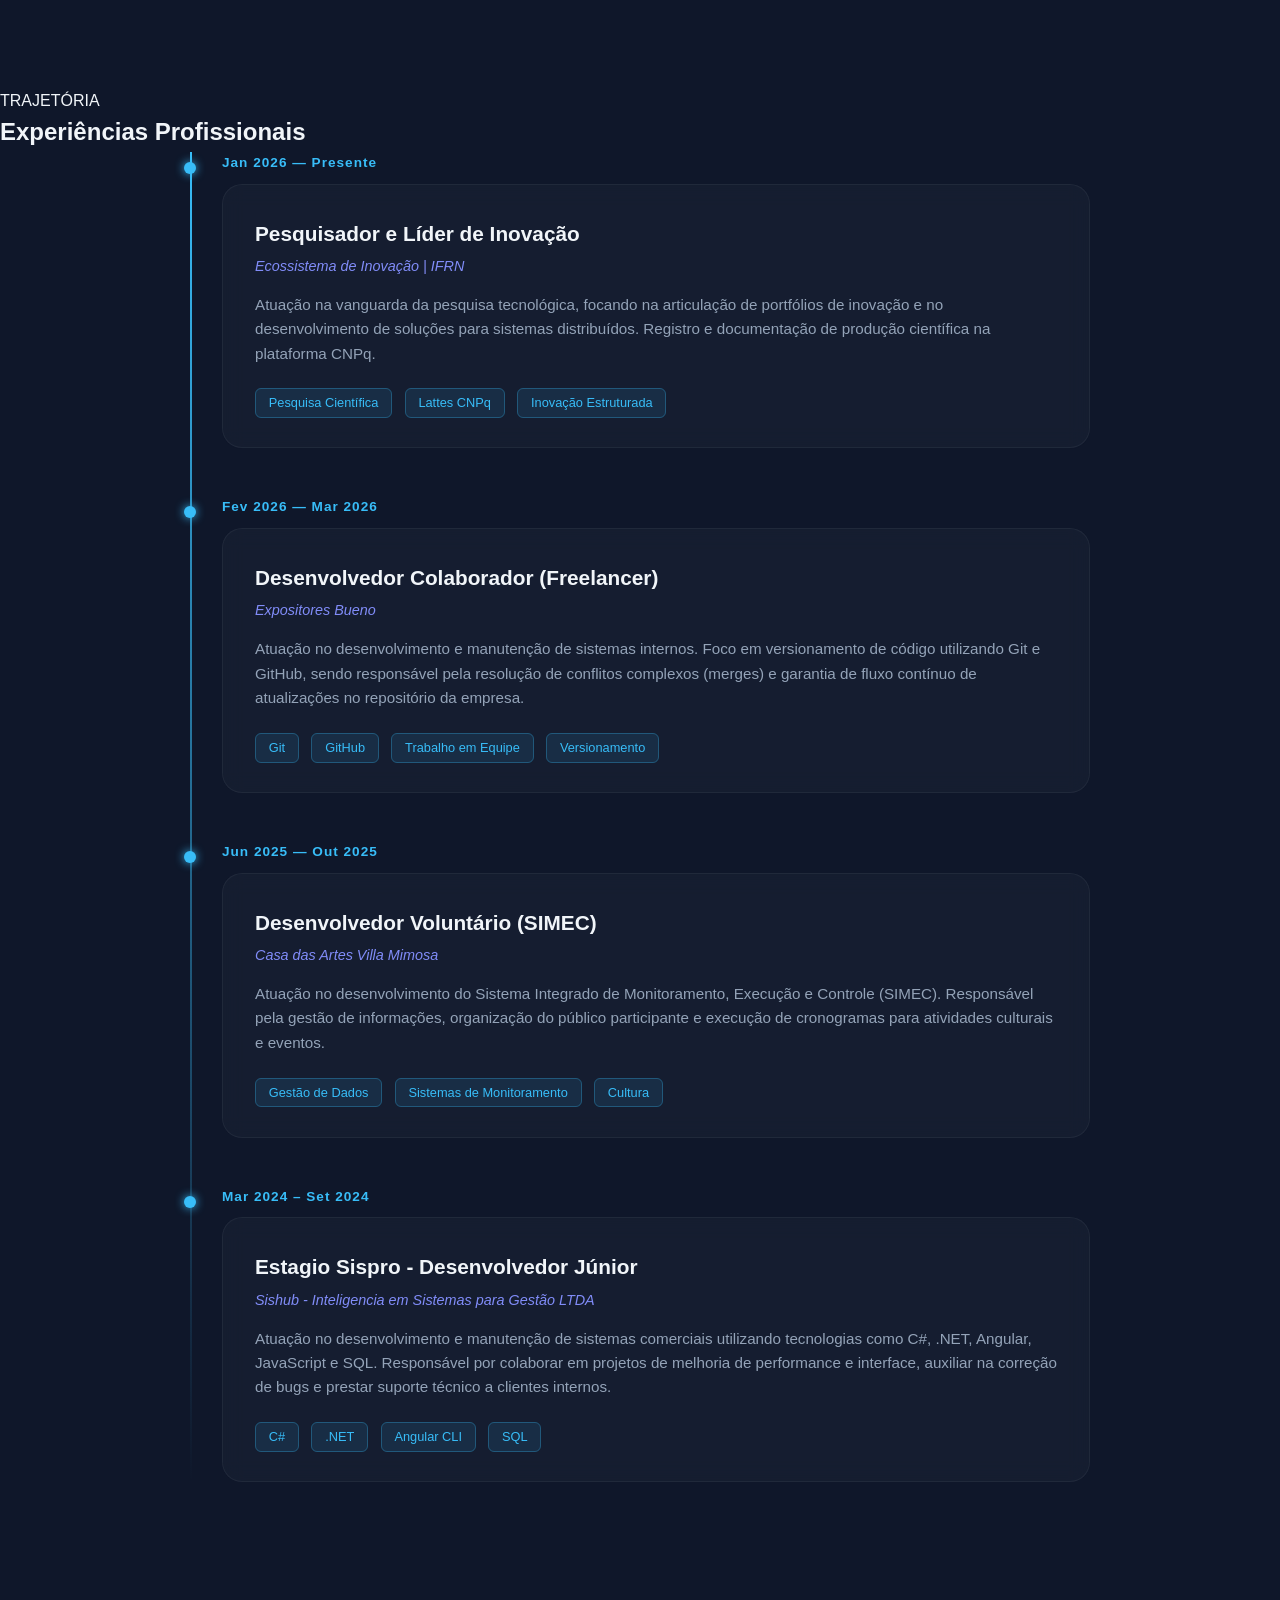
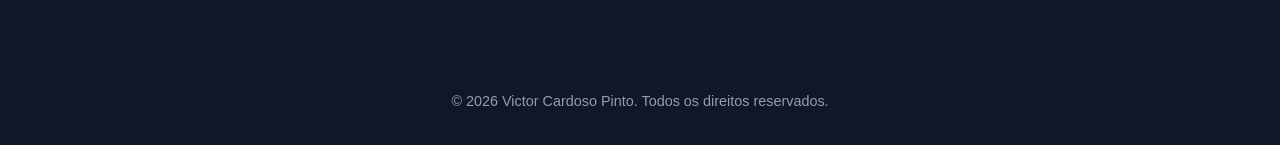
==== commit afbc4e12: "feature - conserto do carrossel" ====
--- a/docs/index.html
+++ b/docs/index.html
@@ -39,7 +39,7 @@
             <a href="./Projetos/projetos.html" class="carousel-item active">
                 <img src="./assets/food_store_1.png" alt="Food Store">
                 <div class="carousel-caption">
-                    <h1>Angular: Sabores do Brasil</h1>
+                    <h1>Sabores do Brasil</h1>
                     <p>Angular Development</p>
                 </div>
             </a>
